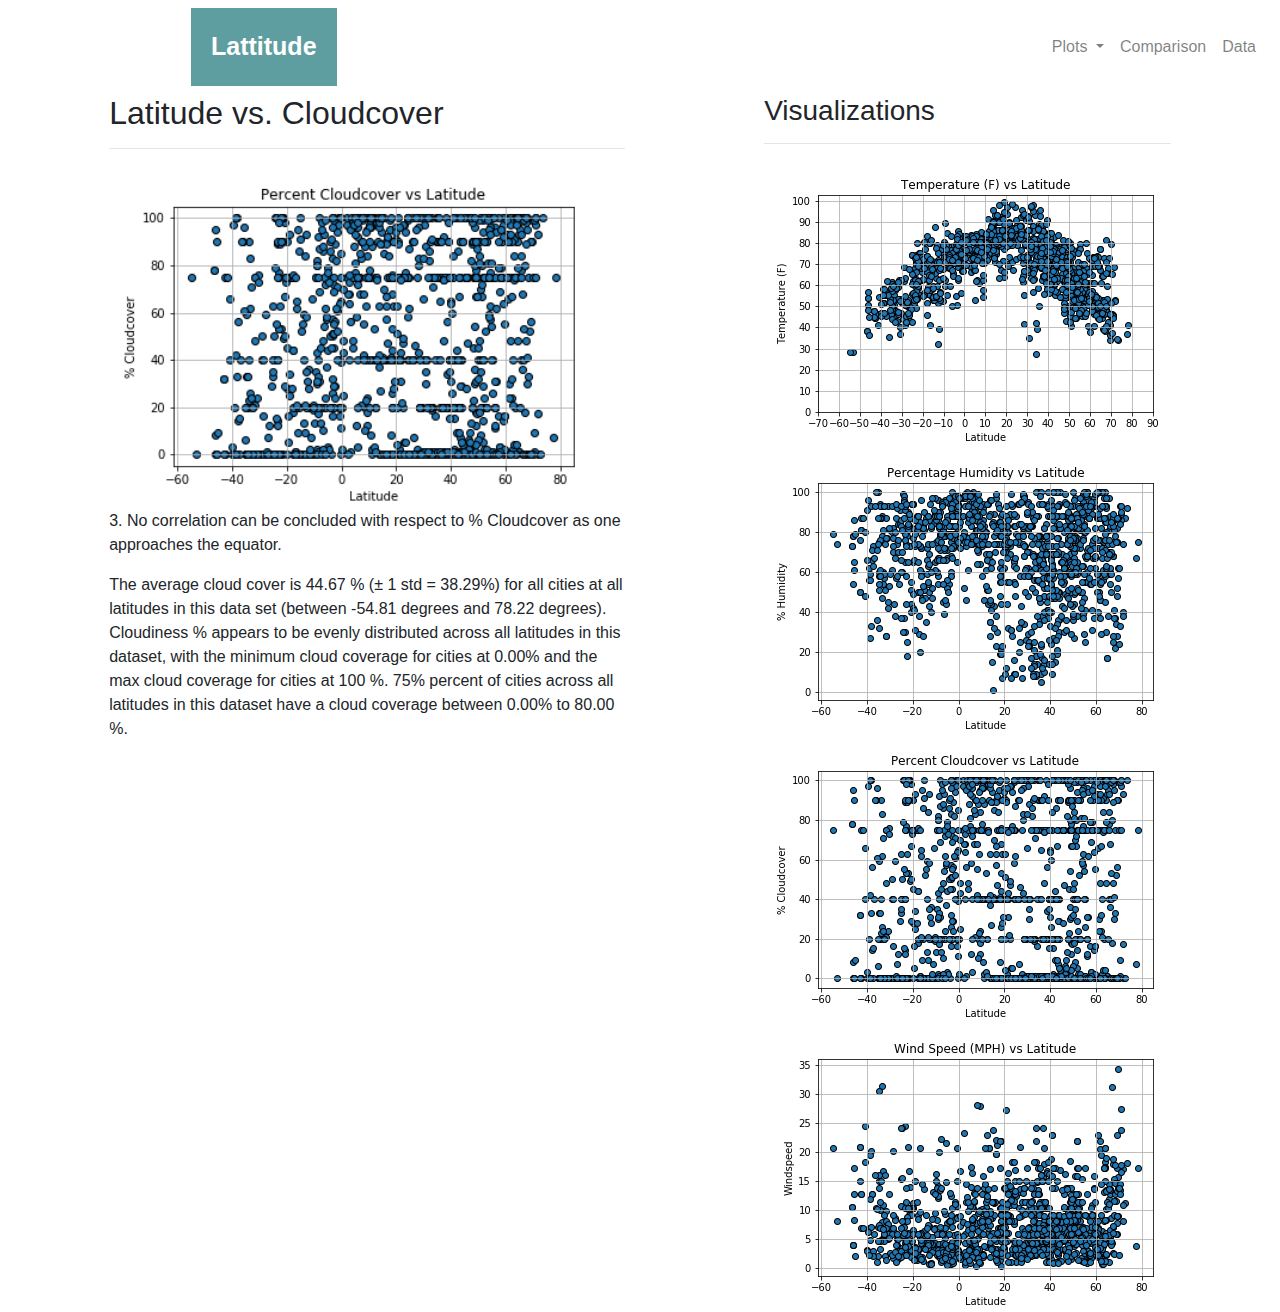
==== cloudiness.html @ 49c0b6de "update" ====
<!DOCTYPE html>
<html lang="en-us">
<head>
  <meta charset="UTF-8">
  <title>Latitude vs. Cloudcover</title>
  
  <link rel="stylesheet" href="https://stackpath.bootstrapcdn.com/bootstrap/4.3.1/css/bootstrap.min.css" integrity="sha384-ggOyR0iXCbMQv3Xipma34MD+dH/1fQ784/j6cY/iJTQUOhcWr7x9JvoRxT2MZw1T" crossorigin="anonymous">
  <link rel="stylesheet" href="landingstylesheet.css">

  <script src="https://code.jquery.com/jquery-3.3.1.slim.min.js" integrity="sha384-q8i/X+965DzO0rT7abK41JStQIAqVgRVzpbzo5smXKp4YfRvH+8abtTE1Pi6jizo" crossorigin="anonymous"></script>
  <script src="https://cdnjs.cloudflare.com/ajax/libs/popper.js/1.14.7/umd/popper.min.js" integrity="sha384-UO2eT0CpHqdSJQ6hJty5KVphtPhzWj9WO1clHTMGa3JDZwrnQq4sF86dIHNDz0W1" crossorigin="anonymous"></script>
  <script src="https://stackpath.bootstrapcdn.com/bootstrap/4.3.1/js/bootstrap.min.js" integrity="sha384-JjSmVgyd0p3pXB1rRibZUAYoIIy6OrQ6VrjIEaFf/nJGzIxFDsf4x0xIM+B07jRM" crossorigin="anonymous"></script>

</head>

<body>
 <header>
 <!--Navigation bar-->
  <nav class="navbar navbar-expand-lg navbar-light bg-custum">
    <a class="navbar-brand" id="homepagelat" href="index.html">Lattitude</a>
    <button class="navbar-toggler" type="button" data-toggle="collapse" data-target="#navbarNavDropdown" aria-controls="navbarNavDropdown" aria-expanded="false" aria-label="Toggle navigation">
        <span class="navbar-toggler-icon"></span>
    </button>    
    <div class="navbar-collapse justify-content-end">
      <ul class="navbar-nav">
        <li class="nav-item dropdown">
          <a class="nav-link dropdown-toggle" href="#" id="navbarDropdown" role="button" data-toggle="dropdown" aria-haspopup="true" aria-expanded="false">
            Plots <span class="sr-only">(current)</span>
          </a>
          <div class="dropdown-menu" aria-labelledby="navbarDropdown">
            <a class="dropdown-item" href="max_temp.html">Max Temp</a>
            <a class="dropdown-item" href="humidity.html">Humidity</a>
            <a class="dropdown-item" href="cloudiness.html">Cloudiness</a>
            <a class="dropdown-item" href="wind_speed.html">Wind Speed</a>
          </div>
        </li>
        <li class="nav-item">
          <a class="nav-link" href="comparison.html">Comparison</a>
        </li>
        <li class="nav-item">
          <a class="nav-link" href="data.html">Data</a>
        </li>
      </ul>
    </div>
  </nav>
 </header>
  <div class="background" id=topbackground></div>
    <div class="row">
     <div class="col-1"></div>
     <div class="col-lg-5">
      <h2> Latitude vs. Cloudcover</h2>
      <hr/>
      <div class="projectoverview">
        <img src="Cloudcover_vs_Latitude.png" width=100% height =100%>
        <p id="visual"> 3.	No correlation can be concluded with respect to % Cloudcover as one approaches the equator.  </p>
        <p id="visual">The average cloud cover is 44.67 % (± 1 std =  38.29%) for all cities at
            all latitudes in this data set (between -54.81 degrees and 78.22 degrees). Cloudiness % appears to be evenly 
            distributed across all latitudes in this dataset, with the minimum cloud coverage for cities at 0.00% and the max cloud
            coverage for cities at 100 %. 75% percent of cities across all latitudes in this dataset have a cloud coverage between 0.00% to 80.00 %.
        </p> 
      </div>
    </div>
    <div class="col-1"></div>
    <div id="col-4" class="col-lg-4">
      <h3>Visualizations</h3>
      <hr/>
      <div>
        <a href="max_temp.html"><img id="visimg" src="Temperature_vs_Latitude.png"> </a>
        <a href="humidity.html"> <img  id="visimg" src="Humidity_vs_Latitude.png"> </a>
        <a href="cloudiness.html"> <img id="visimg" src="Cloudcover_vs_Latitude.png"> </a>
        <a href="wind_speed.html"> <img id="visimg" src="Windspeed_vs_Latitude.png"> </a>
      </div>
    </div>
  </div>
  <div class="background" id=topbackground></div>
</body>
</html>
---- landingstylesheet.css ----
/*Styling for the navigation*/

 #homepagelat {
    color: white; 
    background-color: #5f9ea0;
    font-weight: bold;
    padding: 20px;
    font-size: 25px;
    font-family: Verdana, Geneva, Tahoma, sans-serif;
    margin-left: 175px;
}

.navbar {
    color: white;
    background-color: white;
}
.navbar-light {
    color: white;
    background-color: white;
}

.bg-light {
    color: white;
    background-color: white;
}
.nav-link {
    color: grey;
}

.nav-item  {
    color: grey;
}
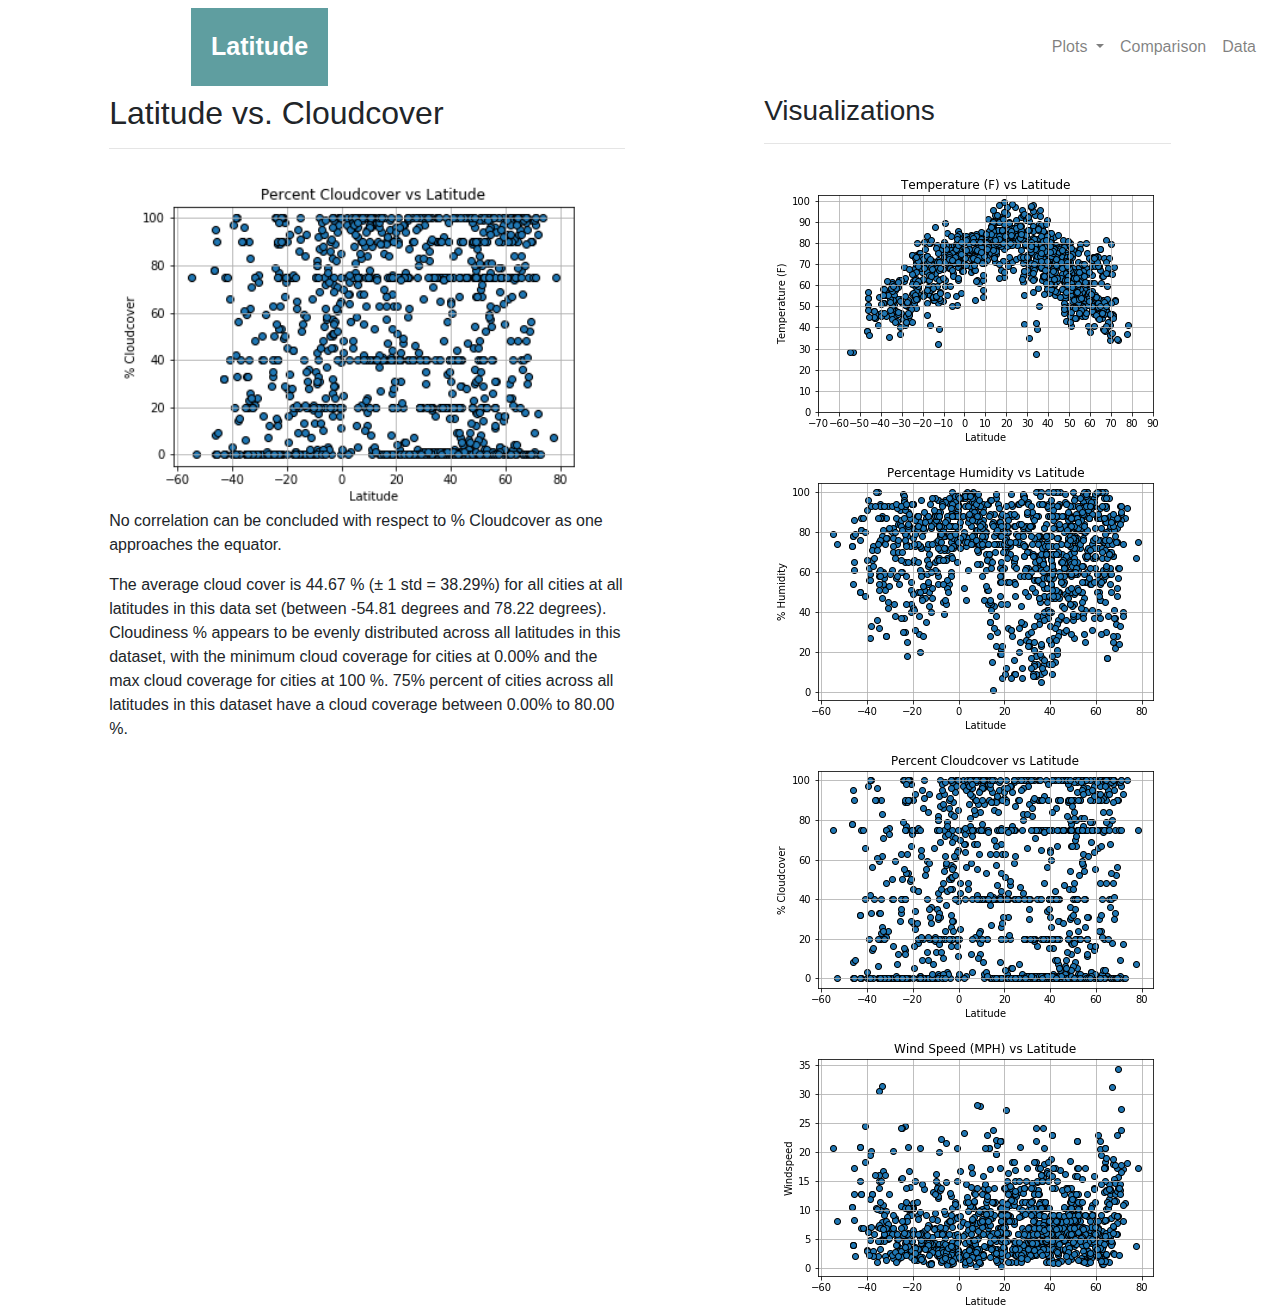
==== commit f265943a: "updating the latitude home button" ====
--- a/cloudiness.html
+++ b/cloudiness.html
@@ -17,7 +17,7 @@
  <header>
  <!--Navigation bar-->
   <nav class="navbar navbar-expand-lg navbar-light bg-custum">
-    <a class="navbar-brand" id="homepagelat" href="index.html">Lattitude</a>
+    <a class="navbar-brand" id="homepagelat" href="index.html">Latitude</a>
     <button class="navbar-toggler" type="button" data-toggle="collapse" data-target="#navbarNavDropdown" aria-controls="navbarNavDropdown" aria-expanded="false" aria-label="Toggle navigation">
         <span class="navbar-toggler-icon"></span>
     </button>    
@@ -25,7 +25,7 @@
       <ul class="navbar-nav">
         <li class="nav-item dropdown">
           <a class="nav-link dropdown-toggle" href="#" id="navbarDropdown" role="button" data-toggle="dropdown" aria-haspopup="true" aria-expanded="false">
-            Plots <span class="sr-only">(current)</span>
+            Plots <span class="sr-only"></span>
           </a>
           <div class="dropdown-menu" aria-labelledby="navbarDropdown">
             <a class="dropdown-item" href="max_temp.html">Max Temp</a>
@@ -52,7 +52,7 @@
       <hr/>
       <div class="projectoverview">
         <img src="Cloudcover_vs_Latitude.png" width=100% height =100%>
-        <p id="visual"> 3.	No correlation can be concluded with respect to % Cloudcover as one approaches the equator.  </p>
+        <p id="visual">No correlation can be concluded with respect to % Cloudcover as one approaches the equator.  </p>
         <p id="visual">The average cloud cover is 44.67 % (± 1 std =  38.29%) for all cities at
             all latitudes in this data set (between -54.81 degrees and 78.22 degrees). Cloudiness % appears to be evenly 
             distributed across all latitudes in this dataset, with the minimum cloud coverage for cities at 0.00% and the max cloud
